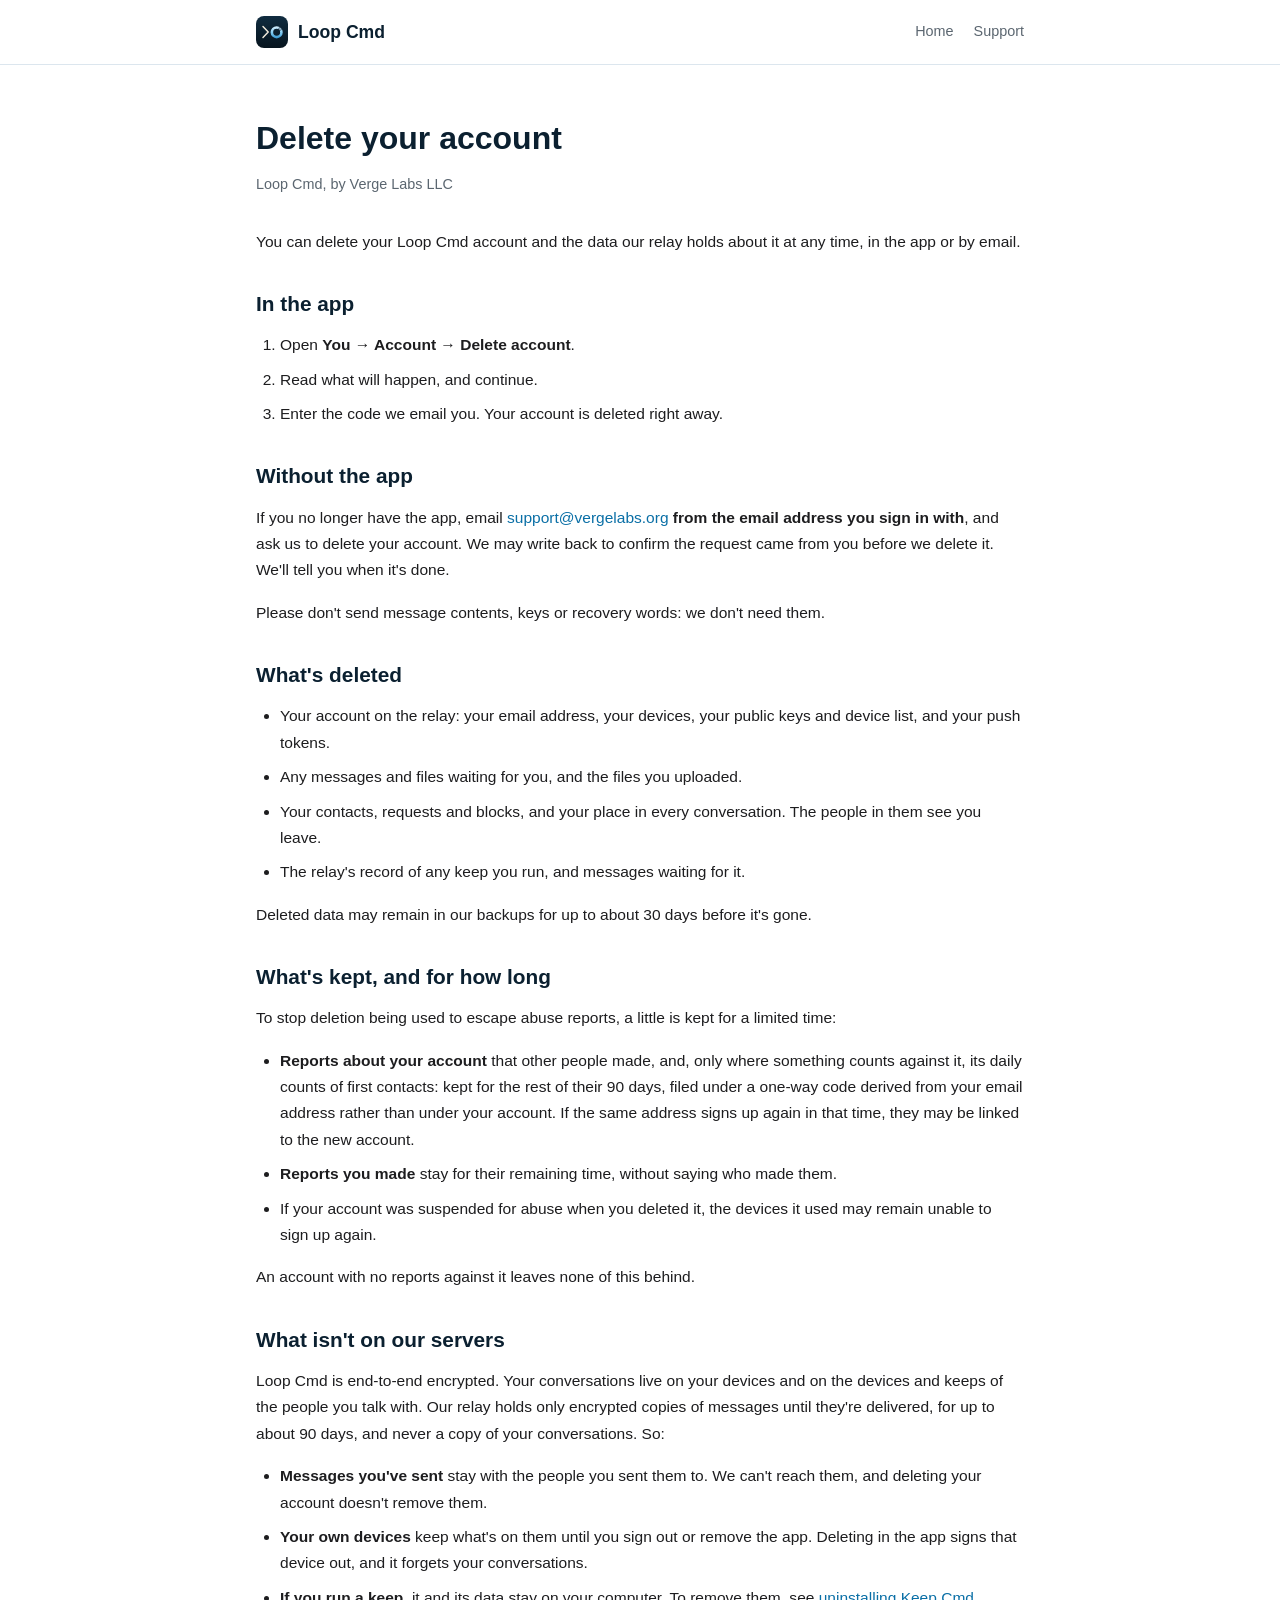
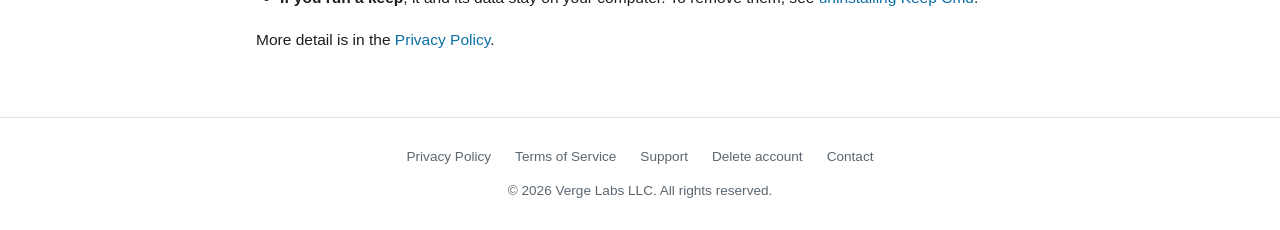
==== delete-account.html @ ca118f9d "Draft: a delete-account page, linked from the footer and Support Google Play wants a web page that s" ====
<!DOCTYPE html>
<html lang="en">
<head>
  <meta charset="UTF-8">
  <meta name="viewport" content="width=device-width, initial-scale=1.0">
  <title>Delete your account - Loop Cmd</title>
  <meta name="description" content="How to delete your Loop Cmd account and its data, with or without the app.">
  <meta name="theme-color" content="#FFFFFF" media="(prefers-color-scheme: light)">
  <meta name="theme-color" content="#0B2030" media="(prefers-color-scheme: dark)">
  <link rel="icon" type="image/svg+xml" href="loopcmd.svg">
  <link rel="apple-touch-icon" href="loopcmd-180.png">
  <link rel="stylesheet" href="style.css">
</head>
<body>
  <nav>
    <div class="container">
      <a href="/" class="brand">
        <img src="loopcmd.svg" alt="">
        Loop Cmd
      </a>
      <div class="nav-links">
        <a href="/">Home</a>
        <a href="support.html">Support</a>
      </div>
    </div>
  </nav>

  <main class="page">
    <div class="container">
      <h1>Delete your account</h1>
      <p class="effective">Loop Cmd, by Verge Labs LLC</p>

      <p>You can delete your Loop Cmd account and the data our relay holds about it at any time, in the app or by email.</p>

      <h2>In the app</h2>
      <ol>
        <li>Open <strong>You &rarr; Account &rarr; Delete account</strong>.</li>
        <li>Read what will happen, and continue.</li>
        <li>Enter the code we email you. Your account is deleted right away.</li>
      </ol>

      <h2>Without the app</h2>
      <p>If you no longer have the app, email <a href="mailto:support@vergelabs.org?subject=Delete%20my%20Loop%20Cmd%20account">support@vergelabs.org</a> <strong>from the email address you sign in with</strong>, and ask us to delete your account. We may write back to confirm the request came from you before we delete it. We'll tell you when it's done.</p>
      <p>Please don't send message contents, keys or recovery words: we don't need them.</p>

      <h2>What's deleted</h2>
      <ul>
        <li>Your account on the relay: your email address, your devices, your public keys and device list, and your push tokens.</li>
        <li>Any messages and files waiting for you, and the files you uploaded.</li>
        <li>Your contacts, requests and blocks, and your place in every conversation. The people in them see you leave.</li>
        <li>The relay's record of any keep you run, and messages waiting for it.</li>
      </ul>
      <p>Deleted data may remain in our backups for up to about 30 days before it's gone.</p>

      <h2>What's kept, and for how long</h2>
      <p>To stop deletion being used to escape abuse reports, a little is kept for a limited time:</p>
      <ul>
        <li><strong>Reports about your account</strong> that other people made, and, only where something counts against it, its daily counts of first contacts: kept for the rest of their 90 days, filed under a one-way code derived from your email address rather than under your account. If the same address signs up again in that time, they may be linked to the new account.</li>
        <li><strong>Reports you made</strong> stay for their remaining time, without saying who made them.</li>
        <li>If your account was suspended for abuse when you deleted it, the devices it used may remain unable to sign up again.</li>
      </ul>
      <p>An account with no reports against it leaves none of this behind.</p>

      <h2>What isn't on our servers</h2>
      <p>Loop Cmd is end-to-end encrypted. Your conversations live on your devices and on the devices and keeps of the people you talk with. Our relay holds only encrypted copies of messages until they're delivered, for up to about 90 days, and never a copy of your conversations. So:</p>
      <ul>
        <li><strong>Messages you've sent</strong> stay with the people you sent them to. We can't reach them, and deleting your account doesn't remove them.</li>
        <li><strong>Your own devices</strong> keep what's on them until you sign out or remove the app. Deleting in the app signs that device out, and it forgets your conversations.</li>
        <li><strong>If you run a keep</strong>, it and its data stay on your computer. To remove them, see <a href="https://keepcmd.com/#uninstall">uninstalling Keep Cmd</a>.</li>
      </ul>

      <p>More detail is in the <a href="privacy.html#delete-account">Privacy Policy</a>.</p>
    </div>
  </main>

  <footer>
    <div class="container">
      <div class="footer-links">
        <a href="privacy.html">Privacy Policy</a>
        <a href="terms.html">Terms of Service</a>
        <a href="support.html">Support</a>
        <a href="delete-account.html">Delete account</a>
        <a href="mailto:support@vergelabs.org">Contact</a>
      </div>
      <p class="copyright">&copy; 2026 Verge Labs LLC. All rights reserved.</p>
    </div>
  </footer>
</body>
</html>
---- style.css ----
/* Loop Cmd site. Palette from Loop's app tokens (docs/20261005-ui-tokens.md):
   light #FFFFFF / accent #0A84C4 / links #0A6FA6; dark #0B2030 / accent #86CDF2. */

*, *::before, *::after {
  box-sizing: border-box;
  margin: 0;
  padding: 0;
}

:root {
  color-scheme: light dark;
  --bg: #FFFFFF;
  --surface: #F2F7FB;
  --border: #DCE6EE;
  --text: #1D1D1F;
  --text-muted: #5B6670;
  --heading: #0B2030;
  --accent: #0A84C4;
  --on-accent: #FFFFFF;
  --link: #0A6FA6;
}

@media (prefers-color-scheme: dark) {
  :root {
    --bg: #0B2030;
    --surface: #233847;
    --border: #2E4656;
    --text: #E8ECEF;
    --text-muted: #9FB3C2;
    --heading: #FFFFFF;
    --accent: #86CDF2;
    --on-accent: #0B2030;
    --link: #86CDF2;
  }
}

html {
  scroll-behavior: smooth;
}

body {
  font-family: -apple-system, BlinkMacSystemFont, "SF Pro Text", "Helvetica Neue", Arial, sans-serif;
  background: var(--bg);
  color: var(--text);
  line-height: 1.6;
  -webkit-font-smoothing: antialiased;
}

a {
  color: var(--link);
  text-decoration: none;
}

a:hover {
  text-decoration: underline;
}

code {
  font-family: "SF Mono", Menlo, Monaco, monospace;
  font-size: 0.85em;
  background: var(--surface);
  border: 1px solid var(--border);
  padding: 1px 5px;
  border-radius: 4px;
}

.container {
  max-width: 800px;
  margin: 0 auto;
  padding: 0 16px;
}

/* Navigation */
nav {
  padding: 16px 0;
  border-bottom: 1px solid var(--border);
}

nav .container {
  display: flex;
  align-items: center;
  justify-content: space-between;
  gap: 16px;
  flex-wrap: wrap;
}

nav .brand {
  display: flex;
  align-items: center;
  gap: 10px;
  color: var(--heading);
  font-weight: 600;
  font-size: 1.1rem;
}

nav .brand:hover {
  text-decoration: none;
}

nav .brand img {
  width: 32px;
  height: 32px;
  border-radius: 8px;
}

nav .nav-links {
  display: flex;
  gap: 20px;
}

nav .nav-links a {
  color: var(--text-muted);
  font-size: 0.9rem;
}

/* Landing */
.hero {
  text-align: center;
  padding: 72px 0 48px;
}

.hero img {
  width: 128px;
  height: 128px;
  border-radius: 28px;
  margin-bottom: 28px;
}

.hero h1 {
  font-size: 2.6rem;
  line-height: 1.15;
  color: var(--heading);
  letter-spacing: -0.02em;
  margin-bottom: 16px;
}

.hero .tagline {
  font-size: 1.2rem;
  color: var(--text-muted);
  max-width: 560px;
  margin: 0 auto 32px;
}

.cta {
  display: inline-block;
  background: var(--accent);
  color: var(--on-accent);
  font-weight: 600;
  padding: 14px 28px;
  border-radius: 12px;
}

.cta:hover {
  opacity: 0.88;
  text-decoration: none;
}

.cta-note {
  display: block;
  margin-top: 12px;
  font-size: 0.85rem;
  color: var(--text-muted);
}

section {
  padding: 40px 0;
}

section h2 {
  font-size: 1.6rem;
  color: var(--heading);
  text-align: center;
  margin-bottom: 28px;
}

.features {
  display: grid;
  grid-template-columns: 1fr 1fr;
  gap: 16px;
}

.feature {
  background: var(--surface);
  border: 1px solid var(--border);
  border-radius: 12px;
  padding: 20px;
}

.feature h3 {
  color: var(--heading);
  font-size: 1rem;
  margin-bottom: 6px;
}

.feature p {
  color: var(--text-muted);
  font-size: 0.92rem;
}

/* Legal and support pages */
.page {
  padding: 48px 0;
}

.page h1 {
  font-size: 2rem;
  color: var(--heading);
  margin-bottom: 8px;
}

.page .effective {
  color: var(--text-muted);
  font-size: 0.9rem;
  margin-bottom: 32px;
}

.page h2 {
  font-size: 1.3rem;
  color: var(--heading);
  margin-top: 32px;
  margin-bottom: 12px;
}

.page h3 {
  font-size: 1.05rem;
  color: var(--heading);
  margin-top: 20px;
  margin-bottom: 8px;
}

.page p,
.page ul,
.page ol {
  margin-bottom: 16px;
  font-size: 0.97rem;
  line-height: 1.7;
}

.page ul,
.page ol {
  padding-left: 24px;
}

.page li {
  margin-bottom: 8px;
}

/* Footer */
footer {
  border-top: 1px solid var(--border);
  padding: 28px 0;
  text-align: center;
}

footer .footer-links {
  display: flex;
  justify-content: center;
  flex-wrap: wrap;
  gap: 12px 24px;
  margin-bottom: 12px;
}

footer .footer-links a,
footer .copyright {
  color: var(--text-muted);
  font-size: 0.85rem;
}

@media (max-width: 600px) {
  .hero {
    padding: 48px 0 32px;
  }

  .hero h1 {
    font-size: 2rem;
  }

  .hero .tagline {
    font-size: 1.05rem;
  }

  .features {
    grid-template-columns: 1fr;
  }

  nav .nav-links {
    gap: 14px;
  }
}
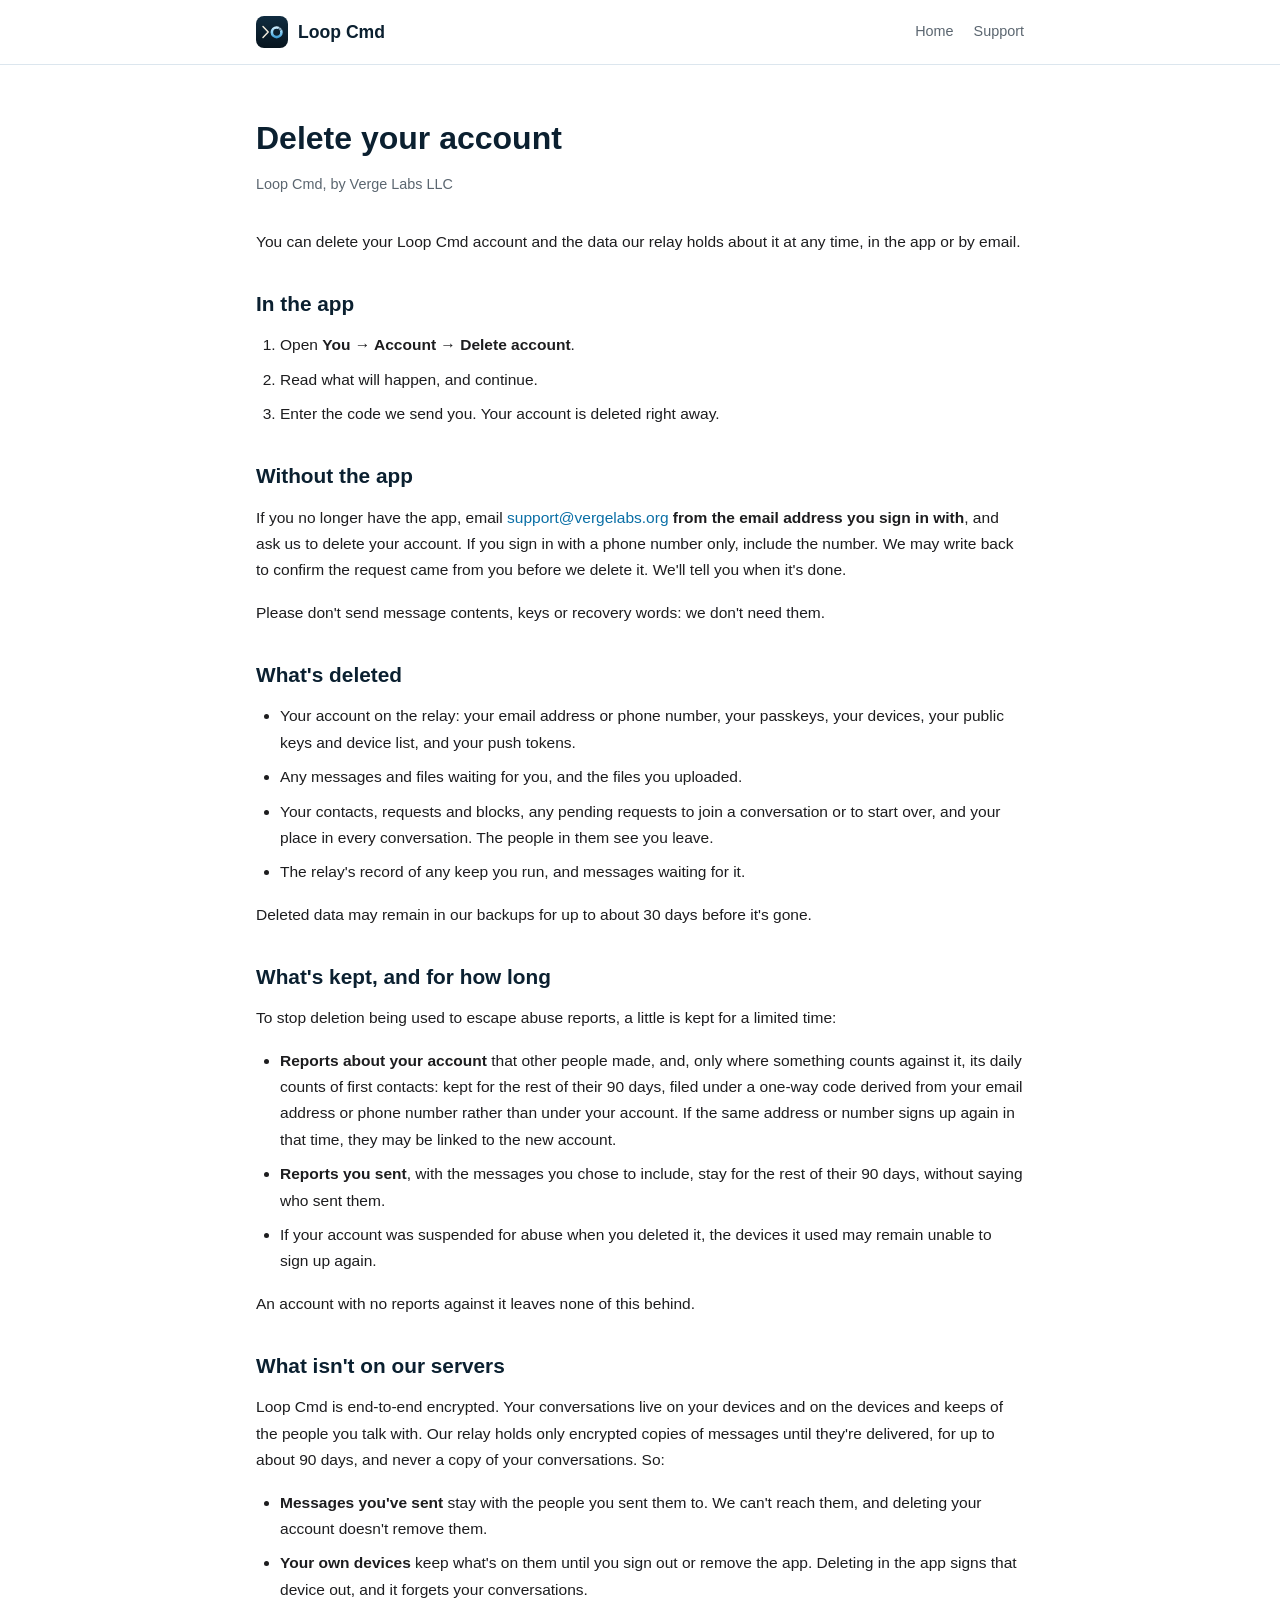
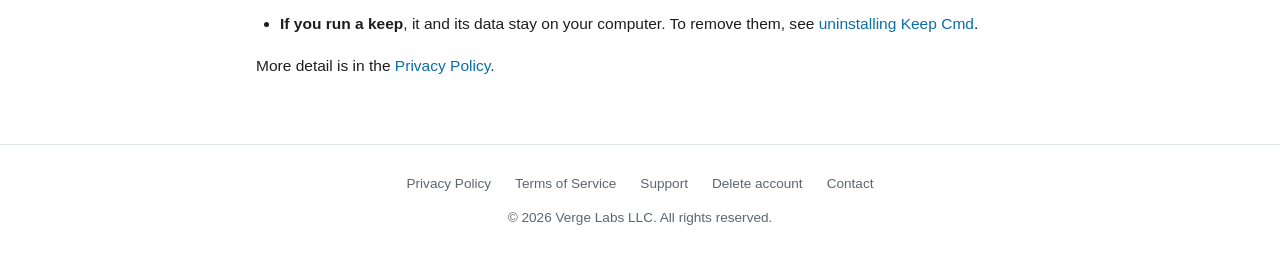
==== commit 6bf81e24: "Draft: delete-account covers phone numbers, passkeys and join and start-over requests Co-Authored-By" ====
--- a/delete-account.html
+++ b/delete-account.html
@@ -36,18 +36,18 @@
       <ol>
         <li>Open <strong>You &rarr; Account &rarr; Delete account</strong>.</li>
         <li>Read what will happen, and continue.</li>
-        <li>Enter the code we email you. Your account is deleted right away.</li>
+        <li>Enter the code we send you. Your account is deleted right away.</li>
       </ol>
 
       <h2>Without the app</h2>
-      <p>If you no longer have the app, email <a href="mailto:support@vergelabs.org?subject=Delete%20my%20Loop%20Cmd%20account">support@vergelabs.org</a> <strong>from the email address you sign in with</strong>, and ask us to delete your account. We may write back to confirm the request came from you before we delete it. We'll tell you when it's done.</p>
+      <p>If you no longer have the app, email <a href="mailto:support@vergelabs.org?subject=Delete%20my%20Loop%20Cmd%20account">support@vergelabs.org</a> <strong>from the email address you sign in with</strong>, and ask us to delete your account. If you sign in with a phone number only, include the number. We may write back to confirm the request came from you before we delete it. We'll tell you when it's done.</p>
       <p>Please don't send message contents, keys or recovery words: we don't need them.</p>
 
       <h2>What's deleted</h2>
       <ul>
-        <li>Your account on the relay: your email address, your devices, your public keys and device list, and your push tokens.</li>
+        <li>Your account on the relay: your email address or phone number, your passkeys, your devices, your public keys and device list, and your push tokens.</li>
         <li>Any messages and files waiting for you, and the files you uploaded.</li>
-        <li>Your contacts, requests and blocks, and your place in every conversation. The people in them see you leave.</li>
+        <li>Your contacts, requests and blocks, any pending requests to join a conversation or to start over, and your place in every conversation. The people in them see you leave.</li>
         <li>The relay's record of any keep you run, and messages waiting for it.</li>
       </ul>
       <p>Deleted data may remain in our backups for up to about 30 days before it's gone.</p>
@@ -55,8 +55,8 @@
       <h2>What's kept, and for how long</h2>
       <p>To stop deletion being used to escape abuse reports, a little is kept for a limited time:</p>
       <ul>
-        <li><strong>Reports about your account</strong> that other people made, and, only where something counts against it, its daily counts of first contacts: kept for the rest of their 90 days, filed under a one-way code derived from your email address rather than under your account. If the same address signs up again in that time, they may be linked to the new account.</li>
-        <li><strong>Reports you made</strong> stay for their remaining time, without saying who made them.</li>
+        <li><strong>Reports about your account</strong> that other people made, and, only where something counts against it, its daily counts of first contacts: kept for the rest of their 90 days, filed under a one-way code derived from your email address or phone number rather than under your account. If the same address or number signs up again in that time, they may be linked to the new account.</li>
+        <li><strong>Reports you sent</strong>, with the messages you chose to include, stay for the rest of their 90 days, without saying who sent them.</li>
         <li>If your account was suspended for abuse when you deleted it, the devices it used may remain unable to sign up again.</li>
       </ul>
       <p>An account with no reports against it leaves none of this behind.</p>
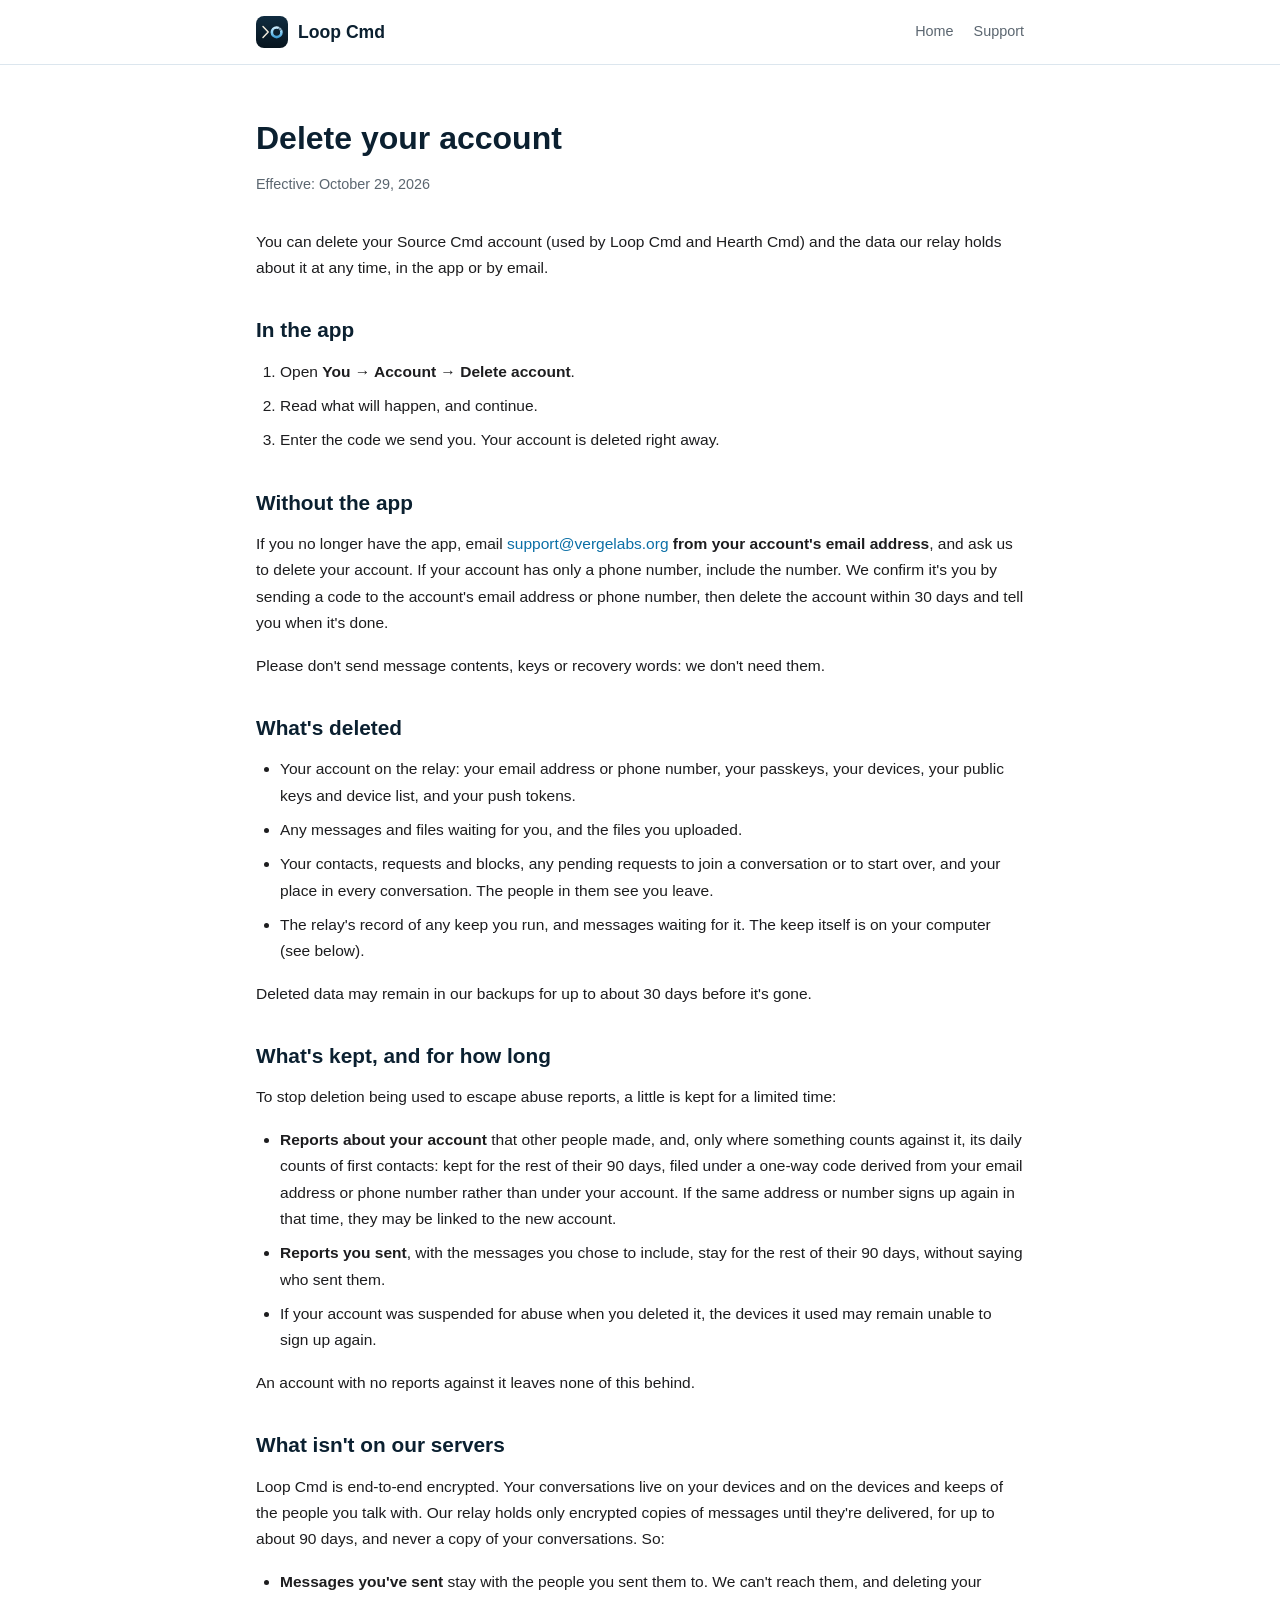
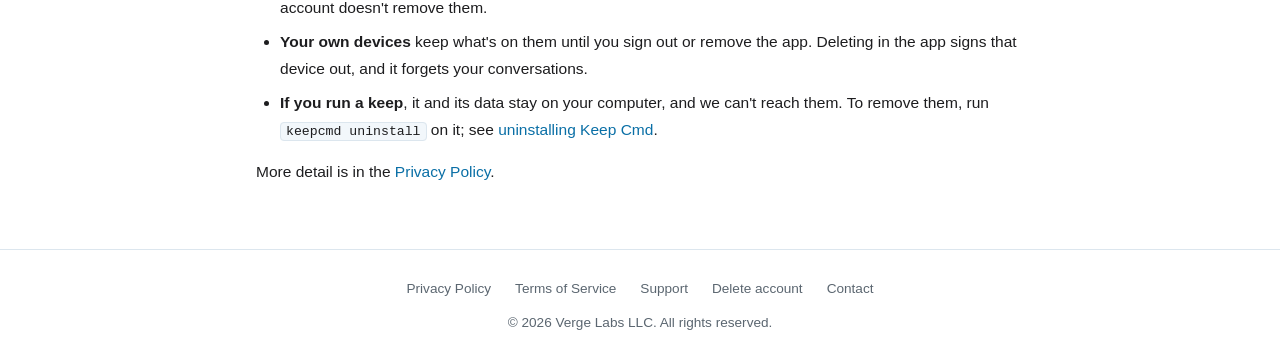
==== commit ffff665d: "Draft: privacy, terms and support match the relay and Android Privacy (effective 2026-10-29): phone " ====
--- a/delete-account.html
+++ b/delete-account.html
@@ -28,9 +28,9 @@
   <main class="page">
     <div class="container">
       <h1>Delete your account</h1>
-      <p class="effective">Loop Cmd, by Verge Labs LLC</p>
+      <p class="effective">Effective: October 29, 2026</p>
 
-      <p>You can delete your Loop Cmd account and the data our relay holds about it at any time, in the app or by email.</p>
+      <p>You can delete your Source Cmd account (used by Loop Cmd and Hearth Cmd) and the data our relay holds about it at any time, in the app or by email.</p>
 
       <h2>In the app</h2>
       <ol>
@@ -40,7 +40,7 @@
       </ol>
 
       <h2>Without the app</h2>
-      <p>If you no longer have the app, email <a href="mailto:support@vergelabs.org?subject=Delete%20my%20Loop%20Cmd%20account">support@vergelabs.org</a> <strong>from the email address you sign in with</strong>, and ask us to delete your account. If you sign in with a phone number only, include the number. We may write back to confirm the request came from you before we delete it. We'll tell you when it's done.</p>
+      <p>If you no longer have the app, email <a href="mailto:support@vergelabs.org?subject=Delete%20my%20Loop%20Cmd%20account">support@vergelabs.org</a> <strong>from your account's email address</strong>, and ask us to delete your account. If your account has only a phone number, include the number. We confirm it's you by sending a code to the account's email address or phone number, then delete the account within 30 days and tell you when it's done.</p>
       <p>Please don't send message contents, keys or recovery words: we don't need them.</p>
 
       <h2>What's deleted</h2>
@@ -48,7 +48,7 @@
         <li>Your account on the relay: your email address or phone number, your passkeys, your devices, your public keys and device list, and your push tokens.</li>
         <li>Any messages and files waiting for you, and the files you uploaded.</li>
         <li>Your contacts, requests and blocks, any pending requests to join a conversation or to start over, and your place in every conversation. The people in them see you leave.</li>
-        <li>The relay's record of any keep you run, and messages waiting for it.</li>
+        <li>The relay's record of any keep you run, and messages waiting for it. The keep itself is on your computer (see below).</li>
       </ul>
       <p>Deleted data may remain in our backups for up to about 30 days before it's gone.</p>
 
@@ -66,7 +66,7 @@
       <ul>
         <li><strong>Messages you've sent</strong> stay with the people you sent them to. We can't reach them, and deleting your account doesn't remove them.</li>
         <li><strong>Your own devices</strong> keep what's on them until you sign out or remove the app. Deleting in the app signs that device out, and it forgets your conversations.</li>
-        <li><strong>If you run a keep</strong>, it and its data stay on your computer. To remove them, see <a href="https://keepcmd.com/#uninstall">uninstalling Keep Cmd</a>.</li>
+        <li><strong>If you run a keep</strong>, it and its data stay on your computer, and we can't reach them. To remove them, run <code>keepcmd uninstall</code> on it; see <a href="https://keepcmd.com/#uninstall">uninstalling Keep Cmd</a>.</li>
       </ul>
 
       <p>More detail is in the <a href="privacy.html#delete-account">Privacy Policy</a>.</p>
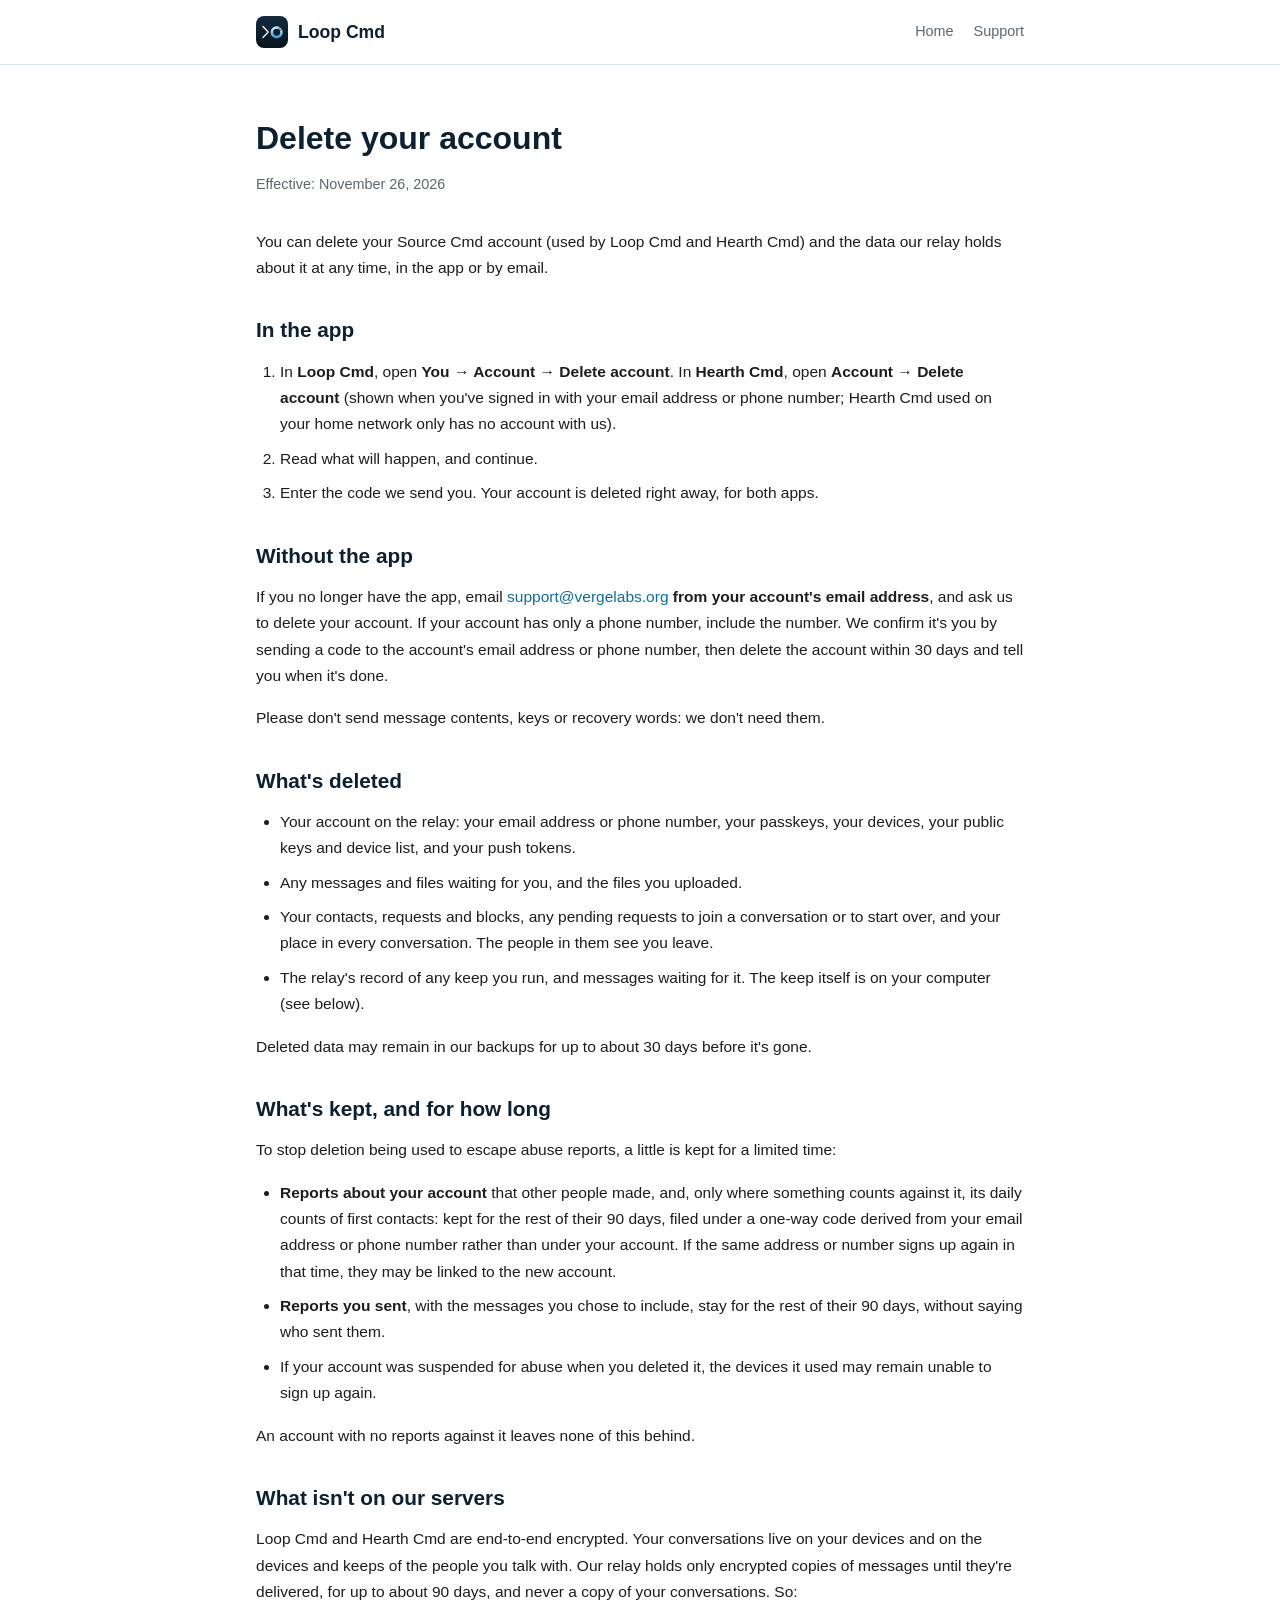
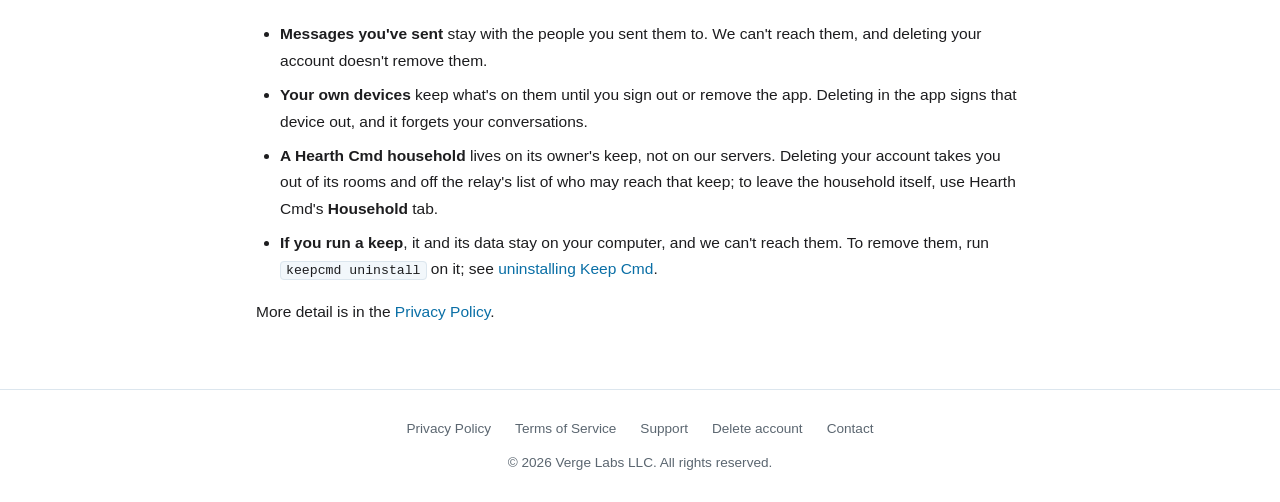
==== commit 4d0fcbe8: "Privacy: Android dictation; delete-account: Hearth Cmd's in-app path The privacy policy's voice line" ====
--- a/delete-account.html
+++ b/delete-account.html
@@ -4,7 +4,7 @@
   <meta charset="UTF-8">
   <meta name="viewport" content="width=device-width, initial-scale=1.0">
   <title>Delete your account - Loop Cmd</title>
-  <meta name="description" content="How to delete your Loop Cmd account and its data, with or without the app.">
+  <meta name="description" content="How to delete your Loop Cmd or Hearth Cmd account and its data, with or without the app.">
   <meta name="theme-color" content="#FFFFFF" media="(prefers-color-scheme: light)">
   <meta name="theme-color" content="#0B2030" media="(prefers-color-scheme: dark)">
   <link rel="icon" type="image/svg+xml" href="loopcmd.svg">
@@ -28,19 +28,19 @@
   <main class="page">
     <div class="container">
       <h1>Delete your account</h1>
-      <p class="effective">Effective: October 29, 2026</p>
+      <p class="effective">Effective: November 26, 2026</p>
 
       <p>You can delete your Source Cmd account (used by Loop Cmd and Hearth Cmd) and the data our relay holds about it at any time, in the app or by email.</p>
 
       <h2>In the app</h2>
       <ol>
-        <li>Open <strong>You &rarr; Account &rarr; Delete account</strong>.</li>
+        <li>In <strong>Loop Cmd</strong>, open <strong>You &rarr; Account &rarr; Delete account</strong>. In <strong>Hearth Cmd</strong>, open <strong>Account &rarr; Delete account</strong> (shown when you've signed in with your email address or phone number; Hearth Cmd used on your home network only has no account with us).</li>
         <li>Read what will happen, and continue.</li>
-        <li>Enter the code we send you. Your account is deleted right away.</li>
+        <li>Enter the code we send you. Your account is deleted right away, for both apps.</li>
       </ol>
 
       <h2>Without the app</h2>
-      <p>If you no longer have the app, email <a href="mailto:support@vergelabs.org?subject=Delete%20my%20Loop%20Cmd%20account">support@vergelabs.org</a> <strong>from your account's email address</strong>, and ask us to delete your account. If your account has only a phone number, include the number. We confirm it's you by sending a code to the account's email address or phone number, then delete the account within 30 days and tell you when it's done.</p>
+      <p>If you no longer have the app, email <a href="mailto:support@vergelabs.org?subject=Delete%20my%20account">support@vergelabs.org</a> <strong>from your account's email address</strong>, and ask us to delete your account. If your account has only a phone number, include the number. We confirm it's you by sending a code to the account's email address or phone number, then delete the account within 30 days and tell you when it's done.</p>
       <p>Please don't send message contents, keys or recovery words: we don't need them.</p>
 
       <h2>What's deleted</h2>
@@ -62,10 +62,11 @@
       <p>An account with no reports against it leaves none of this behind.</p>
 
       <h2>What isn't on our servers</h2>
-      <p>Loop Cmd is end-to-end encrypted. Your conversations live on your devices and on the devices and keeps of the people you talk with. Our relay holds only encrypted copies of messages until they're delivered, for up to about 90 days, and never a copy of your conversations. So:</p>
+      <p>Loop Cmd and Hearth Cmd are end-to-end encrypted. Your conversations live on your devices and on the devices and keeps of the people you talk with. Our relay holds only encrypted copies of messages until they're delivered, for up to about 90 days, and never a copy of your conversations. So:</p>
       <ul>
         <li><strong>Messages you've sent</strong> stay with the people you sent them to. We can't reach them, and deleting your account doesn't remove them.</li>
         <li><strong>Your own devices</strong> keep what's on them until you sign out or remove the app. Deleting in the app signs that device out, and it forgets your conversations.</li>
+        <li><strong>A Hearth Cmd household</strong> lives on its owner's keep, not on our servers. Deleting your account takes you out of its rooms and off the relay's list of who may reach that keep; to leave the household itself, use Hearth Cmd's <strong>Household</strong> tab.</li>
         <li><strong>If you run a keep</strong>, it and its data stay on your computer, and we can't reach them. To remove them, run <code>keepcmd uninstall</code> on it; see <a href="https://keepcmd.com/#uninstall">uninstalling Keep Cmd</a>.</li>
       </ul>
 
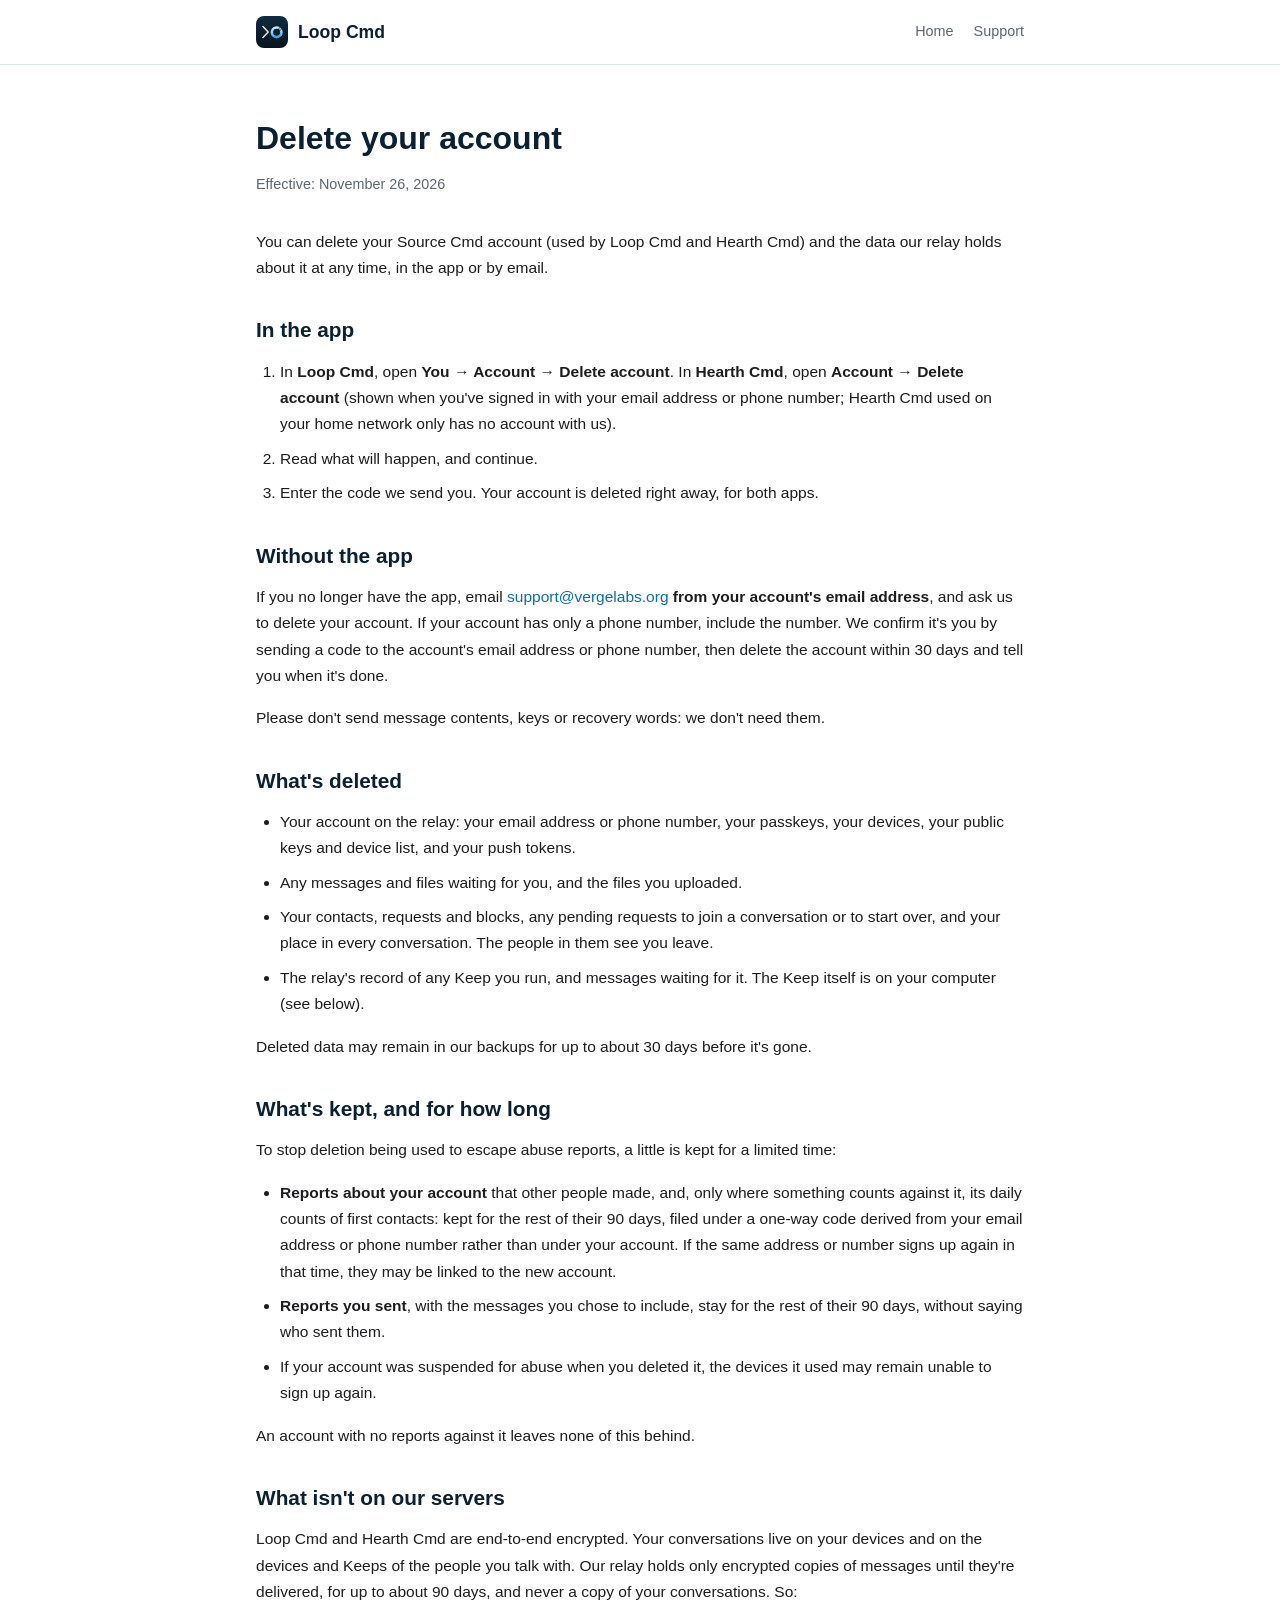
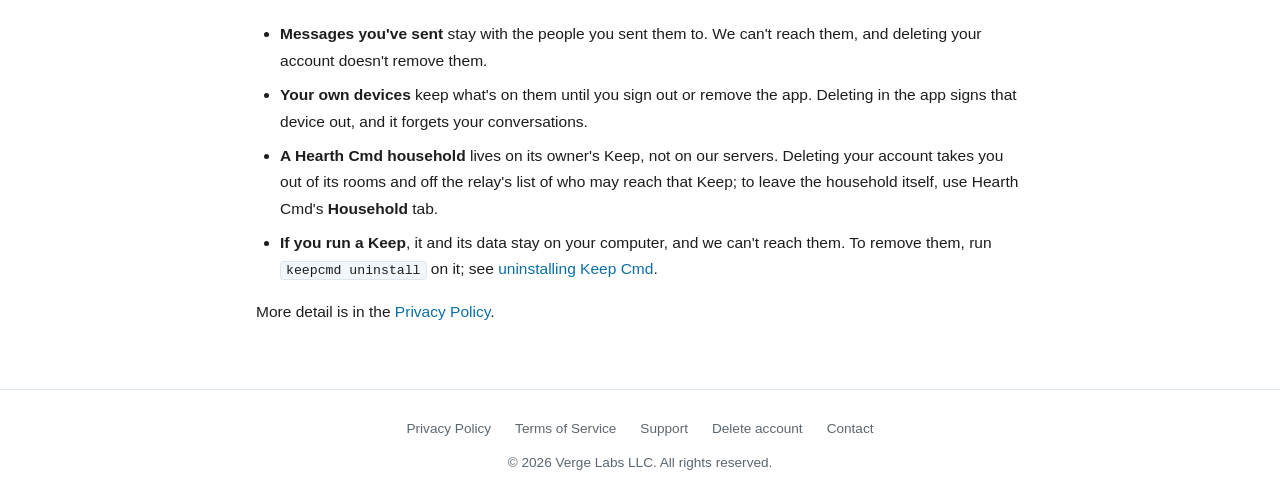
==== commit a197b258: "Terms: accepted by using the app or creating an account; 90 days; Keep capitalized Terms open with "" ====
--- a/delete-account.html
+++ b/delete-account.html
@@ -48,7 +48,7 @@
         <li>Your account on the relay: your email address or phone number, your passkeys, your devices, your public keys and device list, and your push tokens.</li>
         <li>Any messages and files waiting for you, and the files you uploaded.</li>
         <li>Your contacts, requests and blocks, any pending requests to join a conversation or to start over, and your place in every conversation. The people in them see you leave.</li>
-        <li>The relay's record of any keep you run, and messages waiting for it. The keep itself is on your computer (see below).</li>
+        <li>The relay's record of any Keep you run, and messages waiting for it. The Keep itself is on your computer (see below).</li>
       </ul>
       <p>Deleted data may remain in our backups for up to about 30 days before it's gone.</p>
 
@@ -62,12 +62,12 @@
       <p>An account with no reports against it leaves none of this behind.</p>
 
       <h2>What isn't on our servers</h2>
-      <p>Loop Cmd and Hearth Cmd are end-to-end encrypted. Your conversations live on your devices and on the devices and keeps of the people you talk with. Our relay holds only encrypted copies of messages until they're delivered, for up to about 90 days, and never a copy of your conversations. So:</p>
+      <p>Loop Cmd and Hearth Cmd are end-to-end encrypted. Your conversations live on your devices and on the devices and Keeps of the people you talk with. Our relay holds only encrypted copies of messages until they're delivered, for up to about 90 days, and never a copy of your conversations. So:</p>
       <ul>
         <li><strong>Messages you've sent</strong> stay with the people you sent them to. We can't reach them, and deleting your account doesn't remove them.</li>
         <li><strong>Your own devices</strong> keep what's on them until you sign out or remove the app. Deleting in the app signs that device out, and it forgets your conversations.</li>
-        <li><strong>A Hearth Cmd household</strong> lives on its owner's keep, not on our servers. Deleting your account takes you out of its rooms and off the relay's list of who may reach that keep; to leave the household itself, use Hearth Cmd's <strong>Household</strong> tab.</li>
-        <li><strong>If you run a keep</strong>, it and its data stay on your computer, and we can't reach them. To remove them, run <code>keepcmd uninstall</code> on it; see <a href="https://keepcmd.com/#uninstall">uninstalling Keep Cmd</a>.</li>
+        <li><strong>A Hearth Cmd household</strong> lives on its owner's Keep, not on our servers. Deleting your account takes you out of its rooms and off the relay's list of who may reach that Keep; to leave the household itself, use Hearth Cmd's <strong>Household</strong> tab.</li>
+        <li><strong>If you run a Keep</strong>, it and its data stay on your computer, and we can't reach them. To remove them, run <code>keepcmd uninstall</code> on it; see <a href="https://keepcmd.com/#uninstall">uninstalling Keep Cmd</a>.</li>
       </ul>
 
       <p>More detail is in the <a href="privacy.html#delete-account">Privacy Policy</a>.</p>
